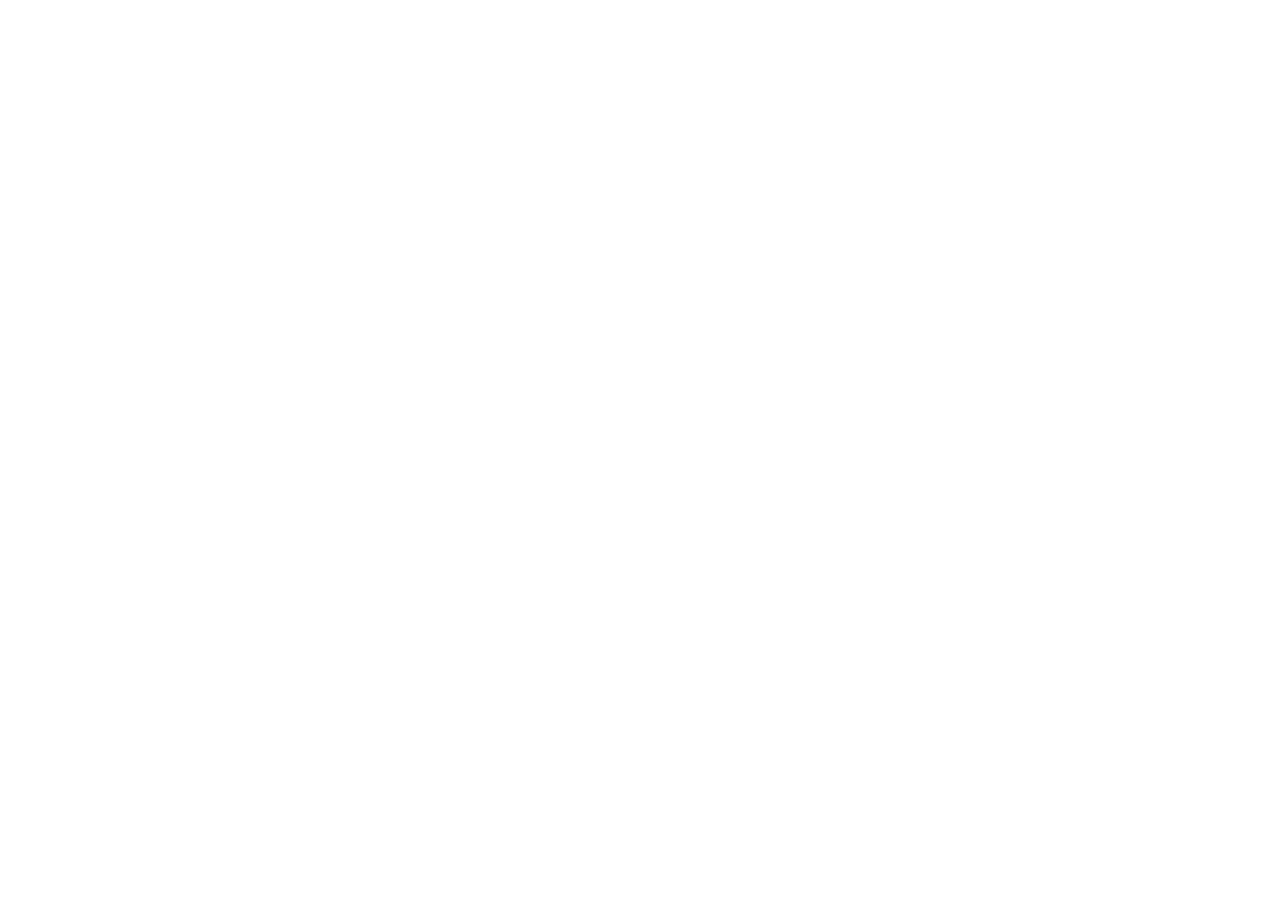
==== index.html @ 5713d07b "Ajouter les liens dans tous les fichier lien bootsrap.css lien bootsrap.js lien style.css" ====
<!DOCTYPE html>
<html lang="en">
<head>
    <meta charset="UTF-8">
    <meta http-equiv="X-UA-Compatible" content="IE=edge">
    <meta name="viewport" content="width=device-width, initial-scale=1.0">
    <title>Log in</title>
    <link rel="stylesheet" href="style.css">
    <link rel="stylesheet" href="./bootsrap/css/bootstrap.min.css">
</head>
<body>
    <script src="./bootsrap/js/bootstrap.min.js"></script>
    
</body>
</html>
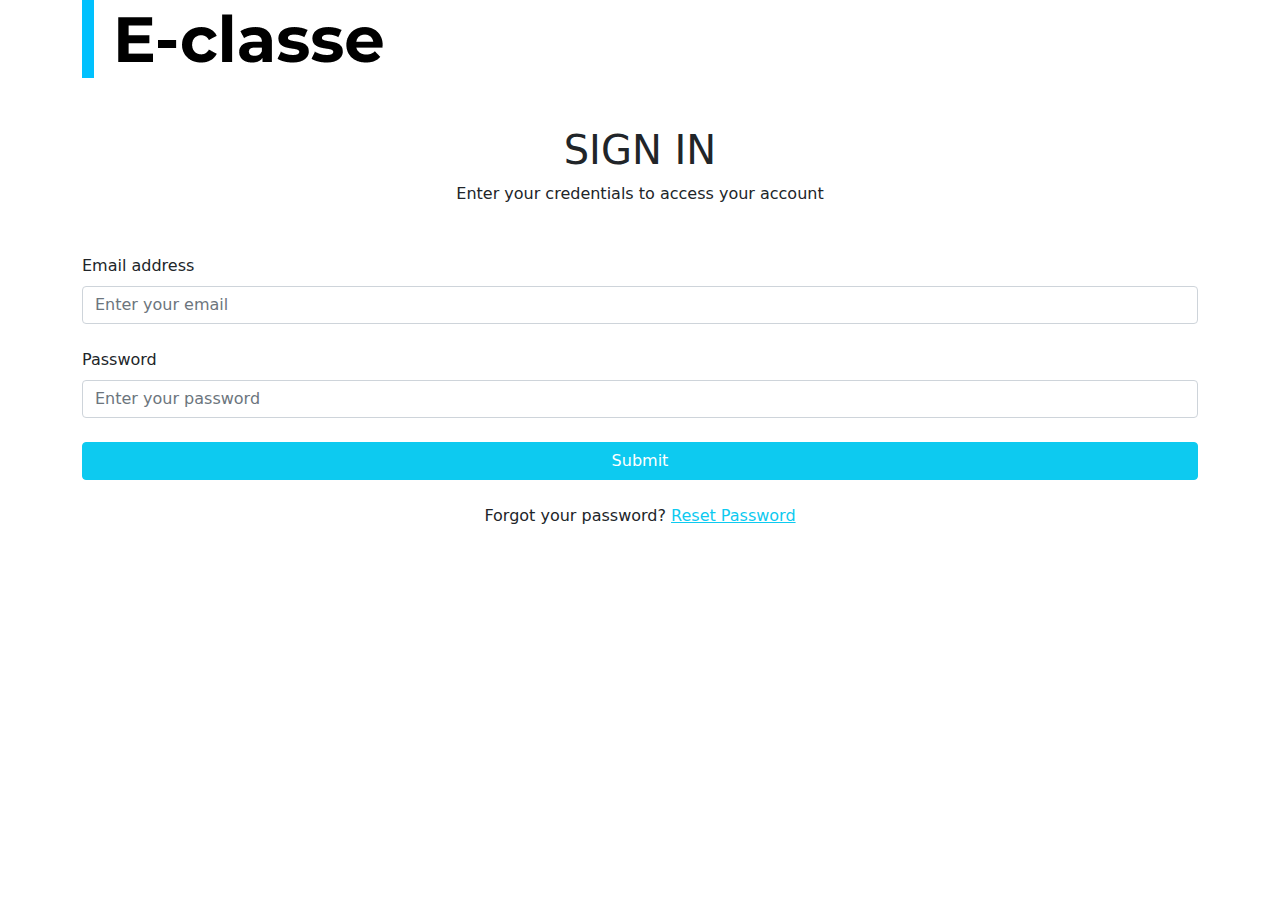
==== commit 2e623f02: "Formulaire Integrer un formulaire bootsrap ajouter l'image de log o ajouter le titre et la phrase de" ====
--- a/index.html
+++ b/index.html
@@ -1,5 +1,6 @@
 <!DOCTYPE html>
 <html lang="en">
+
 <head>
     <meta charset="UTF-8">
     <meta http-equiv="X-UA-Compatible" content="IE=edge">
@@ -8,8 +9,42 @@
     <link rel="stylesheet" href="style.css">
     <link rel="stylesheet" href="./bootsrap/css/bootstrap.min.css">
 </head>
-<body>
+
+<body class="sign-in">
+    <div class="container">
+
+        <form>
+            <div class="mb-5">
+                <img src="./images/logo_eclass.png" class="img-fluid" id="img-logo" alt="logo">
+ 
+            </div>
+            <div class="mb-5 text-center">
+                <h1>SIGN IN</h1>
+                <p>Enter your credentials to access your account</p>
+            </div>
+            <div class="mb-4">
+                <label for="exampleInputEmail1" class="form-label">Email address</label>
+                <input type="email" class="form-control" id="exampleInputEmail1" aria-describedby="emailHelp"
+                    placeholder="Enter your email">
+            </div>
+            <div class="mb-4">
+                <label for="exampleInputPassword1" class="form-label">Password</label>
+                <input type="password" class="form-control" id="exampleInputPassword1"
+                    placeholder="Enter your password">
+            </div>
+            <div class="d-grid mb-4">
+                <button type="submit" class="btn btn-info text-white">Submit</button>
+            </div>
+            <div class="mb-4 text-center">
+                <span>
+                    Forgot your password?
+                    <a href="#" class="link-info ">Reset Password</a>
+                </span>
+            </div>
+        </form>
+    </div>
+
     <script src="./bootsrap/js/bootstrap.min.js"></script>
-    
 </body>
-</html>
+
+</html>--- a/style.css
+++ b/style.css
@@ -0,0 +1,9 @@
+*{
+    margin: 0;
+    padding: 0;
+    list-style: none;
+    box-sizing: border-box;
+}
+.sign-in{
+    
+}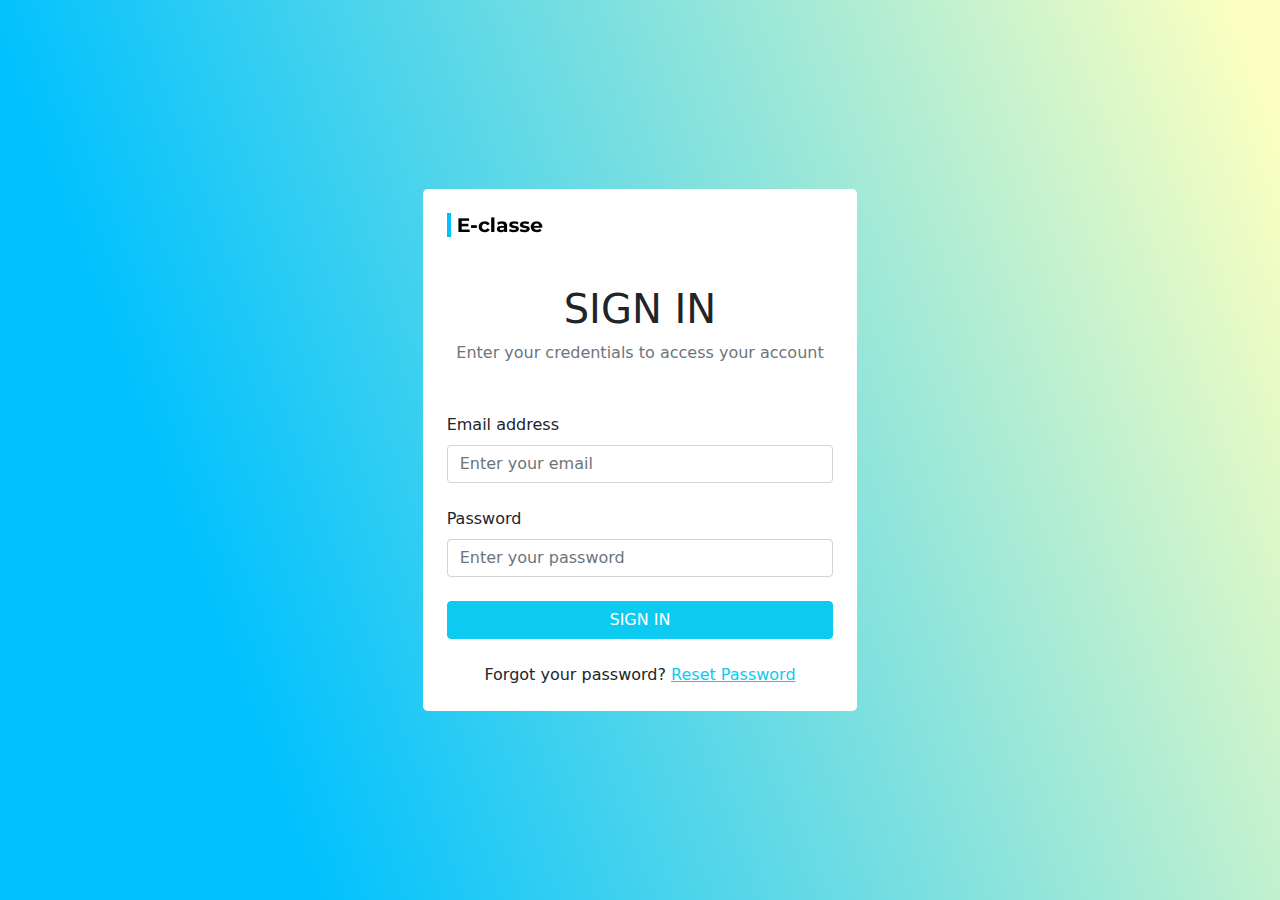
==== commit c916af1f: "Ajouter les liens CDN Bootsrap Pour que bootsrap marche dans le site hébérgeré" ====
--- a/index.html
+++ b/index.html
@@ -2,49 +2,61 @@
 <html lang="en">
 
 <head>
-    <meta charset="UTF-8">
-    <meta http-equiv="X-UA-Compatible" content="IE=edge">
-    <meta name="viewport" content="width=device-width, initial-scale=1.0">
+    <meta charset="UTF-8" />
+    <meta http-equiv="X-UA-Compatible" content="IE=edge" />
+    <meta name="viewport" content="width=device-width, initial-scale=1.0" />
     <title>Log in</title>
-    <link rel="stylesheet" href="style.css">
-    <link rel="stylesheet" href="./bootsrap/css/bootstrap.min.css">
+    <link rel="stylesheet" href="style.css" />
+    <!-- Bootsrap css links -->
+    <link href="https://cdn.jsdelivr.net/npm/bootstrap@5.0.2/dist/css/bootstrap.min.css" rel="stylesheet" integrity="sha384-EVSTQN3/azprG1Anm3QDgpJLIm9Nao0Yz1ztcQTwFspd3yD65VohhpuuCOmLASjC" crossorigin="anonymous">
+
+    <link rel="stylesheet" href="./bootsrap/css/bootstrap.min.css" />
 </head>
 
-<body class="sign-in">
-    <div class="container">
+<body>
+    <div class="background-gradient vh-100">
+        <div class="row justify-content-center align-content-center vh-100">
+            <form class="rounded-3 col-10 col-md-5 col-lg-4 px-4 bg-white">
+                <div class="mb-5 mt-4">
+                    <img src="./images/logo_eclass.png" class="img-fluid w-25" id="img-logo" alt="logo" />
+                </div>
+                <div class="mb-5 text-center">
+                    <h1>SIGN IN</h1>
+                    <p class="text-secondary">Enter your credentials to access your account</p>
+                </div>
+                <div class="mb-4">
+                    <label for="exampleInputEmail1" class="form-label">Email address</label>
+                    <input type="email" class="form-control" id="exampleInputEmail1" 
+                        placeholder="Enter your email" value=""/>
+                </div>
+                <div class="mb-4">
+                    <label for="exampleInputPassword1" class="form-label">Password</label>
+                    <input type="password" class="form-control" id="exampleInputPassword1"
+                        placeholder="Enter your password" />
+                </div>
+                <div class="d-grid mb-4">
+                    <button type="submit" class="btn btn-info text-white">
+                        SIGN IN
+                    </button>
+                </div>
 
-        <form>
-            <div class="mb-5">
-                <img src="./images/logo_eclass.png" class="img-fluid" id="img-logo" alt="logo">
- 
-            </div>
-            <div class="mb-5 text-center">
-                <h1>SIGN IN</h1>
-                <p>Enter your credentials to access your account</p>
-            </div>
-            <div class="mb-4">
-                <label for="exampleInputEmail1" class="form-label">Email address</label>
-                <input type="email" class="form-control" id="exampleInputEmail1" aria-describedby="emailHelp"
-                    placeholder="Enter your email">
-            </div>
-            <div class="mb-4">
-                <label for="exampleInputPassword1" class="form-label">Password</label>
-                <input type="password" class="form-control" id="exampleInputPassword1"
-                    placeholder="Enter your password">
-            </div>
-            <div class="d-grid mb-4">
-                <button type="submit" class="btn btn-info text-white">Submit</button>
-            </div>
-            <div class="mb-4 text-center">
-                <span>
-                    Forgot your password?
-                    <a href="#" class="link-info ">Reset Password</a>
-                </span>
-            </div>
-        </form>
+                <div class="mb-4 text-center">
+                    <!-- <div class="mb-3 form-check">
+                        <input type="checkbox" class="form-check-input" id="exampleCheck1" />
+                        <label class="form-check-label" for="exampleCheck1">Check me out</label>
+                    </div> -->
+                    <span>
+                        Forgot your password?
+                        <a href="#" class="link-info">Reset Password</a>
+                    </span>
+                </div>
+            </form>
+        </div>
     </div>
 
     <script src="./bootsrap/js/bootstrap.min.js"></script>
+    <script src="https://cdn.jsdelivr.net/npm/bootstrap@5.0.2/dist/js/bootstrap.bundle.min.js" integrity="sha384-MrcW6ZMFYlzcLA8Nl+NtUVF0sA7MsXsP1UyJoMp4YLEuNSfAP+JcXn/tWtIaxVXM" crossorigin="anonymous"></script>
+
 </body>
 
 </html>--- a/style.css
+++ b/style.css
@@ -4,6 +4,7 @@
     list-style: none;
     box-sizing: border-box;
 }
-.sign-in{
-    
-}+.background-gradient{
+    background: linear-gradient(69.66deg, #00C1FE 19.39%, #FAFFC1 96.69%);
+
+}
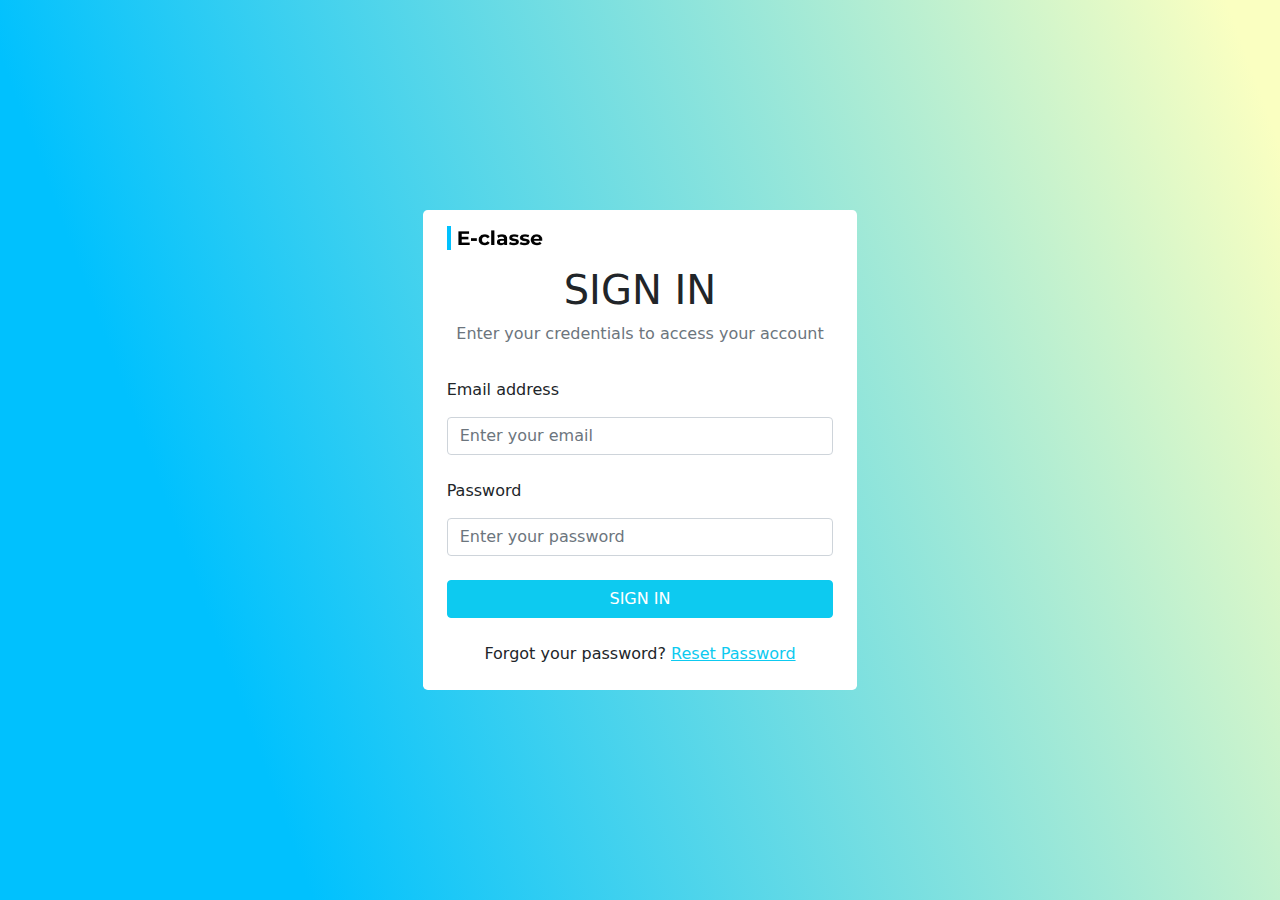
==== commit df6e427a: "remove cdn link" ====
--- a/index.html
+++ b/index.html
@@ -8,19 +8,19 @@
     <title>Log in</title>
     <link rel="stylesheet" href="style.css" />
     <!-- Bootsrap css links -->
-    <link href="https://cdn.jsdelivr.net/npm/bootstrap@5.0.2/dist/css/bootstrap.min.css" rel="stylesheet" integrity="sha384-EVSTQN3/azprG1Anm3QDgpJLIm9Nao0Yz1ztcQTwFspd3yD65VohhpuuCOmLASjC" crossorigin="anonymous">
+    <!-- <link href="https://cdn.jsdelivr.net/npm/bootstrap@5.0.2/dist/css/bootstrap.min.css" rel="stylesheet" integrity="sha384-EVSTQN3/azprG1Anm3QDgpJLIm9Nao0Yz1ztcQTwFspd3yD65VohhpuuCOmLASjC" crossorigin="anonymous"> -->
 
-    <link rel="stylesheet" href="./bootsrap/css/bootstrap.min.css" />
+    <link rel="stylesheet" href="/bootsrap/css/bootstrap.min.css" />
 </head>
 
 <body>
     <div class="background-gradient vh-100">
         <div class="row justify-content-center align-content-center vh-100">
             <form class="rounded-3 col-10 col-md-5 col-lg-4 px-4 bg-white">
-                <div class="mb-5 mt-4">
+                <div class="mb-3 mt-3">
                     <img src="./images/logo_eclass.png" class="img-fluid w-25" id="img-logo" alt="logo" />
                 </div>
-                <div class="mb-5 text-center">
+                <div class="mb-3 text-center">
                     <h1>SIGN IN</h1>
                     <p class="text-secondary">Enter your credentials to access your account</p>
                 </div>
--- a/style.css
+++ b/style.css
@@ -3,6 +3,7 @@
     padding: 0;
     list-style: none;
     box-sizing: border-box;
+    overflow: hidden;
 }
 .background-gradient{
     background: linear-gradient(69.66deg, #00C1FE 19.39%, #FAFFC1 96.69%);
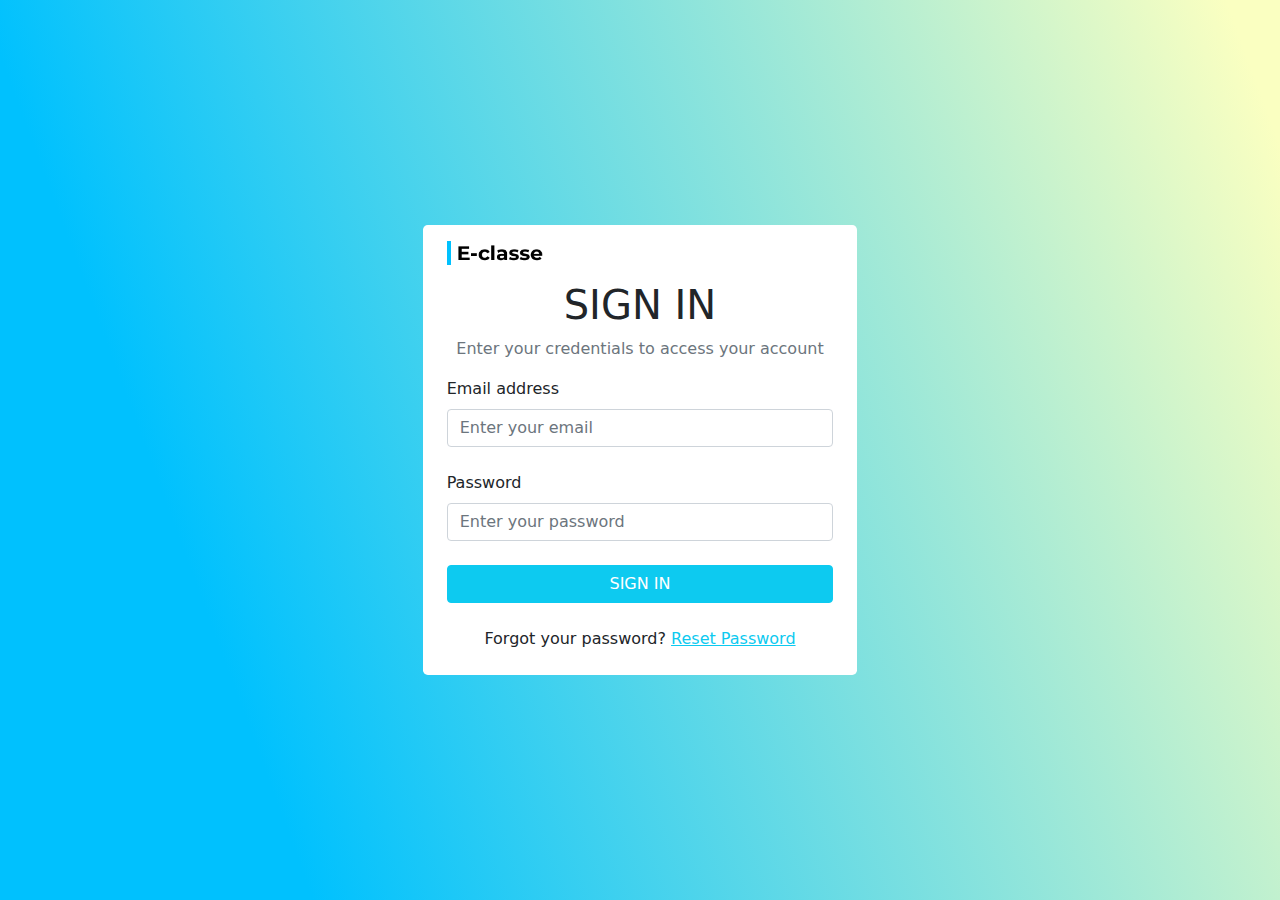
==== commit ddcefb77: "Ajouter une sidebar contenant l'image de logo et le liens des autre pages et l'image de l'admin et s" ====
--- a/index.html
+++ b/index.html
@@ -14,7 +14,7 @@
 </head>
 
 <body>
-    <div class="background-gradient vh-100">
+    <div class="background-gradient vh-100" style="overflow: hidden;">
         <div class="row justify-content-center align-content-center vh-100">
             <form class="rounded-3 col-10 col-md-5 col-lg-4 px-4 bg-white">
                 <div class="mb-3 mt-3">
@@ -54,8 +54,8 @@
         </div>
     </div>
 
-    <script src="./bootsrap/js/bootstrap.min.js"></script>
-    <script src="https://cdn.jsdelivr.net/npm/bootstrap@5.0.2/dist/js/bootstrap.bundle.min.js" integrity="sha384-MrcW6ZMFYlzcLA8Nl+NtUVF0sA7MsXsP1UyJoMp4YLEuNSfAP+JcXn/tWtIaxVXM" crossorigin="anonymous"></script>
+    <script src="/bootsrap/js/bootstrap.min.js"></script>
+    <!-- <script src="https://cdn.jsdelivr.net/npm/bootstrap@5.0.2/dist/js/bootstrap.bundle.min.js" integrity="sha384-MrcW6ZMFYlzcLA8Nl+NtUVF0sA7MsXsP1UyJoMp4YLEuNSfAP+JcXn/tWtIaxVXM" crossorigin="anonymous"></script> -->
 
 </body>
 
--- a/style.css
+++ b/style.css
@@ -1,11 +1,6 @@
-*{
-    margin: 0;
-    padding: 0;
-    list-style: none;
-    box-sizing: border-box;
-    overflow: hidden;
-}
 .background-gradient{
     background: linear-gradient(69.66deg, #00C1FE 19.39%, #FAFFC1 96.69%);
-
 }
+.background-sidebar{
+    background-color: #FAFFC1;
+}